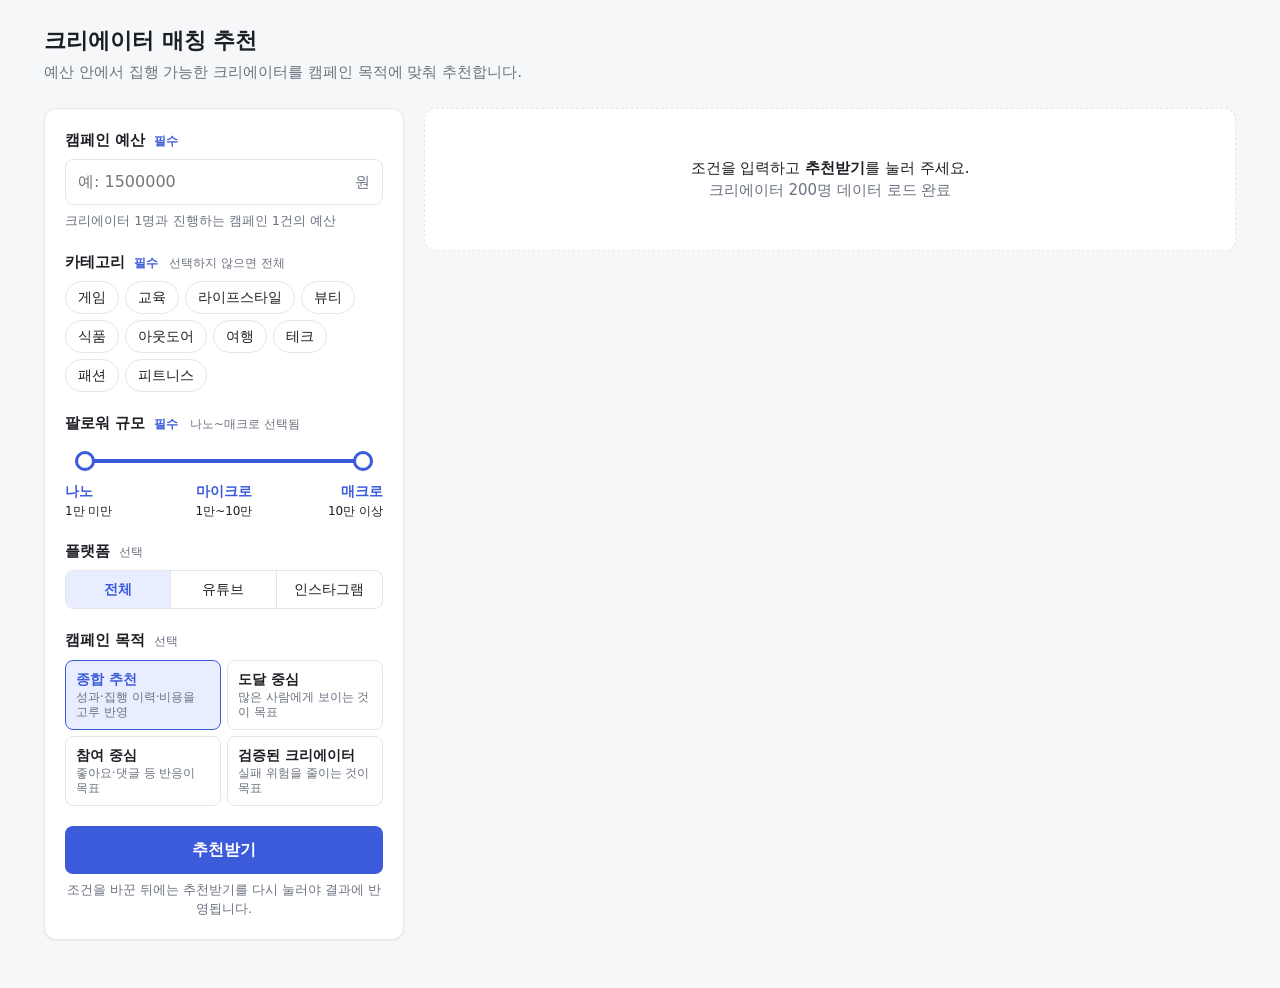
==== index.html @ e66a759b "feat: implement creator matching prototype with AI-assisted development Claude Code를 활용한 초기 구현 (PRD." ====
<!doctype html>
<html lang="ko">
  <head>
    <meta charset="utf-8" />
    <meta name="viewport" content="width=device-width, initial-scale=1" />
    <title>크리에이터 매칭 추천</title>
    <link rel="stylesheet" href="styles.css" />
  </head>
  <body>
    <header class="app-header">
      <h1>크리에이터 매칭 추천</h1>
      <p>예산 안에서 집행 가능한 크리에이터를 캠페인 목적에 맞춰 추천합니다.</p>
    </header>

    <main class="layout">
      <form id="condition-form" class="panel form" novalidate>
        <fieldset class="field">
          <legend>캠페인 예산 <span class="req">필수</span></legend>
          <div class="budget">
            <input id="budget" name="budget" type="text" inputmode="numeric" autocomplete="off" placeholder="예: 1500000" aria-describedby="budget-readable budget-error" />
            <span class="budget__unit">원</span>
          </div>
          <p id="budget-readable" class="hint" aria-live="polite"></p>
          <p id="budget-error" class="error" role="alert" hidden></p>
          <p class="hint">크리에이터 1명과 진행하는 캠페인 1건의 예산</p>
        </fieldset>

        <fieldset class="field">
          <legend>카테고리 <span class="req">필수</span> <span class="hint-inline">선택하지 않으면 전체</span></legend>
          <div id="category-chips" class="chips"></div>
        </fieldset>

        <fieldset class="field">
          <legend>팔로워 규모 <span class="req">필수</span> <span class="hint-inline" id="range-readable"></span></legend>
          <div class="range" id="range">
            <div class="range__track"><div class="range__fill" id="range-fill"></div></div>
            <input type="range" id="range-min" min="0" max="2" step="1" value="0" aria-label="팔로워 규모 시작" />
            <input type="range" id="range-max" min="0" max="2" step="1" value="2" aria-label="팔로워 규모 끝" />
          </div>
          <ol class="range__labels" id="range-labels"></ol>
        </fieldset>

        <fieldset class="field">
          <legend>플랫폼 <span class="opt">선택</span></legend>
          <div id="platform-options" class="segmented"></div>
        </fieldset>

        <fieldset class="field">
          <legend>캠페인 목적 <span class="opt">선택</span></legend>
          <div id="purpose-options" class="purpose"></div>
        </fieldset>

        <button type="submit" class="submit" id="submit-btn" disabled>추천받기</button>
        <p class="hint center">조건을 바꾼 뒤에는 추천받기를 다시 눌러야 결과에 반영됩니다.</p>
      </form>

      <section id="results" class="results" aria-live="polite">
        <div class="placeholder">데이터를 불러오는 중…</div>
      </section>
    </main>

    <script type="module" src="src/app.js"></script>
  </body>
</html>
---- styles.css ----
:root {
  --bg: #f6f7f9;
  --panel: #ffffff;
  --text: #1c1f24;
  --muted: #6b7280;
  --line: #e3e6eb;
  --accent: #3b5bdb;
  --accent-weak: #e8edff;
  --perf: #0b7a4b;
  --perf-bg: #e3f6ec;
  --cost: #8a5a00;
  --cost-bg: #fff3d6;
  --verify: #3b5bdb;
  --verify-bg: #e8edff;
  --caution: #b42318;
  --caution-bg: #fdecea;
  --diff-bg: #fff1b8;
  --radius: 12px;
  --shadow: 0 1px 2px rgba(16, 24, 40, 0.06);
}

* { box-sizing: border-box; }

body {
  margin: 0;
  background: var(--bg);
  color: var(--text);
  font-family: -apple-system, BlinkMacSystemFont, "Apple SD Gothic Neo", "Noto Sans KR", "Malgun Gothic", system-ui, sans-serif;
  font-size: 15px;
  line-height: 1.5;
}

button, input, select { font: inherit; color: inherit; }

.app-header { padding: 24px 24px 8px; max-width: 1240px; margin: 0 auto; }
.app-header h1 { margin: 0; font-size: 22px; }
.app-header p { margin: 4px 0 0; color: var(--muted); }

.layout {
  display: grid;
  grid-template-columns: 360px 1fr;
  gap: 20px;
  max-width: 1240px;
  margin: 0 auto;
  padding: 16px 24px 48px;
  align-items: start;
}

.panel { background: var(--panel); border: 1px solid var(--line); border-radius: var(--radius); box-shadow: var(--shadow); }

/* ---------- 폼 ---------- */
.form { padding: 20px; position: sticky; top: 16px; }
.field { border: 0; padding: 0; margin: 0 0 20px; min-width: 0; }
.field legend { font-weight: 700; margin-bottom: 8px; padding: 0; }
.req { color: var(--accent); font-size: 12px; font-weight: 600; margin-left: 4px; }
.opt { color: var(--muted); font-size: 12px; font-weight: 500; margin-left: 4px; }
.hint-inline { color: var(--muted); font-size: 12px; font-weight: 400; margin-left: 6px; }
.hint { color: var(--muted); font-size: 13px; margin: 6px 0 0; }
.hint:empty { display: none; }
.center { text-align: center; }
.error { color: var(--caution); font-size: 13px; margin: 6px 0 0; font-weight: 600; }

.budget { display: flex; align-items: center; border: 1px solid var(--line); border-radius: 8px; padding: 0 12px; background: #fff; }
.budget:focus-within { border-color: var(--accent); box-shadow: 0 0 0 3px var(--accent-weak); }
.budget input { flex: 1; border: 0; outline: 0; padding: 10px 0; min-width: 0; font-size: 16px; }
.budget input[aria-invalid="true"] { color: var(--caution); }
.budget__unit { color: var(--muted); }

.chips { display: flex; flex-wrap: wrap; gap: 6px; }
.chip {
  border: 1px solid var(--line); background: #fff; border-radius: 999px; padding: 5px 12px; cursor: pointer; font-size: 14px;
}
.chip[aria-pressed="true"] { background: var(--accent); border-color: var(--accent); color: #fff; font-weight: 600; }
.chip--static { cursor: default; background: var(--bg); font-size: 12px; padding: 2px 10px; }

/* 3단계 범위 바: 두 개의 range input을 겹쳐 시작·끝을 고른다 */
.range { position: relative; height: 28px; margin: 4px 10px 0; }
.range__track { position: absolute; top: 12px; left: 0; right: 0; height: 4px; background: var(--line); border-radius: 2px; }
.range__fill { position: absolute; top: 0; height: 100%; background: var(--accent); border-radius: 2px; }
.range input[type="range"] {
  position: absolute; inset: 0; width: 100%; margin: 0; background: none; pointer-events: none; -webkit-appearance: none; appearance: none;
}
.range input[type="range"]::-webkit-slider-runnable-track { background: none; height: 28px; }
.range input[type="range"]::-moz-range-track { background: none; }
.range input[type="range"]::-webkit-slider-thumb {
  -webkit-appearance: none; pointer-events: auto; width: 20px; height: 20px; margin-top: 4px; border-radius: 50%;
  background: #fff; border: 3px solid var(--accent); cursor: pointer; box-shadow: var(--shadow);
}
.range input[type="range"]::-moz-range-thumb {
  pointer-events: auto; width: 14px; height: 14px; border-radius: 50%; background: #fff; border: 3px solid var(--accent); cursor: pointer;
}
.range input[type="range"]:focus-visible::-webkit-slider-thumb { box-shadow: 0 0 0 4px var(--accent-weak); }
.range__labels { list-style: none; display: flex; justify-content: space-between; padding: 0; margin: 6px 0 0; }
.range__labels li { display: flex; flex-direction: column; align-items: center; width: 33%; color: var(--muted); font-size: 12px; }
.range__labels li:first-child { align-items: flex-start; }
.range__labels li:last-child { align-items: flex-end; }
.range__labels li strong { font-size: 14px; }
.range__labels li.is-on { color: var(--text); }
.range__labels li.is-on strong { color: var(--accent); }

.segmented { display: flex; border: 1px solid var(--line); border-radius: 8px; overflow: hidden; }
.segmented label { flex: 1; }
.segmented input { position: absolute; opacity: 0; pointer-events: none; }
.segmented span { display: block; text-align: center; padding: 8px 4px; cursor: pointer; border-right: 1px solid var(--line); font-size: 14px; }
.segmented label:last-child span { border-right: 0; }
.segmented input:checked + span { background: var(--accent-weak); color: var(--accent); font-weight: 700; }
.segmented input:focus-visible + span { outline: 2px solid var(--accent); outline-offset: -2px; }

.purpose { display: grid; grid-template-columns: 1fr 1fr; gap: 6px; }
.purpose input { position: absolute; opacity: 0; pointer-events: none; }
.purpose span { display: block; border: 1px solid var(--line); border-radius: 8px; padding: 8px 10px; cursor: pointer; height: 100%; }
.purpose strong { display: block; font-size: 14px; }
.purpose small { color: var(--muted); font-size: 12px; line-height: 1.3; display: block; }
.purpose input:checked + span { border-color: var(--accent); background: var(--accent-weak); }
.purpose input:checked + span strong { color: var(--accent); }
.purpose input:focus-visible + span { outline: 2px solid var(--accent); }

.submit {
  width: 100%; padding: 12px; border: 0; border-radius: 8px; background: var(--accent); color: #fff; font-weight: 700; font-size: 16px; cursor: pointer;
}
.submit:disabled { opacity: 0.5; cursor: not-allowed; }
.secondary { border: 1px solid var(--line); background: #fff; border-radius: 8px; padding: 8px 14px; cursor: pointer; }

/* ---------- 결과 ---------- */
.results { min-width: 0; }
.placeholder, .load-error {
  background: var(--panel); border: 1px dashed var(--line); border-radius: var(--radius); padding: 48px 24px; text-align: center; color: var(--text);
}
.muted { color: var(--muted); font-weight: 400; }

.summary {
  display: flex; justify-content: space-between; align-items: flex-end; gap: 12px; flex-wrap: wrap;
  background: var(--panel); border: 1px solid var(--line); border-radius: var(--radius); padding: 14px 16px; margin-bottom: 14px;
}
.summary__count { margin: 0 0 6px; font-size: 16px; }
.summary__purpose { color: var(--muted); }
.summary__chips { display: flex; flex-wrap: wrap; gap: 4px; }
.sort { display: flex; align-items: center; gap: 8px; font-size: 14px; color: var(--muted); }
.sort select { border: 1px solid var(--line); border-radius: 8px; padding: 6px 8px; background: #fff; color: var(--text); }

.cards { display: grid; grid-template-columns: repeat(auto-fill, minmax(300px, 1fr)); gap: 12px; }
.card { background: var(--panel); border: 1px solid var(--line); border-radius: var(--radius); padding: 14px 16px; box-shadow: var(--shadow); display: flex; flex-direction: column; gap: 10px; }
.card--alt { border-style: dashed; }
.card__head { display: flex; gap: 10px; align-items: center; }
.rank {
  flex: none; width: 30px; height: 30px; border-radius: 50%; background: var(--text); color: #fff; display: grid; place-items: center; font-weight: 700; font-size: 14px;
}
.card__title h3 { margin: 0; font-size: 16px; }
.card__meta { margin: 0; color: var(--muted); font-size: 13px; }

.stats { display: grid; grid-template-columns: repeat(2, 1fr); gap: 6px 12px; margin: 0; }
.stats div { min-width: 0; }
.stats dt { color: var(--muted); font-size: 12px; }
.stats dd { margin: 0; font-weight: 600; font-size: 14px; }
.badge { font-size: 11px; font-weight: 600; border-radius: 4px; padding: 1px 5px; vertical-align: 1px; }
.badge--muted { background: var(--bg); color: var(--muted); border: 1px solid var(--line); }
.over { display: inline-block; color: var(--caution); font-size: 12px; font-weight: 700; }

.is-diff { background: var(--diff-bg); border-radius: 4px; padding: 0 4px; }
mark.is-diff { color: inherit; }

.tags { list-style: none; display: flex; flex-wrap: wrap; gap: 4px; padding: 0; margin: 0; }
.tag { font-size: 12px; font-weight: 600; padding: 2px 8px; border-radius: 999px; }
.tag--perf { color: var(--perf); background: var(--perf-bg); }
.tag--cost { color: var(--cost); background: var(--cost-bg); }
.tag--verify { color: var(--verify); background: var(--verify-bg); }
.tag--caution { color: var(--caution); background: var(--caution-bg); }

.detail { border-top: 1px solid var(--line); padding-top: 8px; margin-top: auto; }
.detail summary { cursor: pointer; color: var(--accent); font-size: 14px; font-weight: 600; }
.detail__body { display: grid; gap: 10px; margin-top: 10px; }
.detail__body h4 { margin: 0 0 4px; font-size: 13px; }
.detail__body p { margin: 0; font-size: 14px; }
.levels, .fit-list { list-style: none; padding: 0; margin: 0; display: grid; gap: 4px; font-size: 13px; }
.levels li { display: grid; grid-template-columns: 84px 1fr auto; gap: 8px; }
.level__label { color: var(--muted); }
.level__pct { font-weight: 600; text-align: right; }
.fit-list li { display: flex; justify-content: space-between; gap: 8px; align-items: center; }
.fit { font-size: 12px; font-weight: 600; padding: 2px 8px; border-radius: 999px; background: var(--bg); color: var(--muted); border: 1px solid var(--line); }
.fit--on { background: var(--perf-bg); color: var(--perf); border-color: transparent; }

/* ---------- 빈 상태 ---------- */
.empty { display: grid; gap: 16px; }
.empty__cause { margin: 0; font-size: 17px; font-weight: 700; }
.empty__block h3 { font-size: 15px; margin: 0 0 8px; }
.empty__block > p { margin: 0 0 10px; font-size: 13px; }
.empty__guide { background: var(--panel); border: 1px solid var(--line); border-radius: var(--radius); padding: 20px; margin: 0; }
.relax-list, .info-list { list-style: none; padding: 0; margin: 0; display: grid; gap: 8px; }
.relax-btn {
  width: 100%; text-align: left; background: var(--panel); border: 1px solid var(--line); border-radius: 10px; padding: 12px 14px; cursor: pointer;
  display: flex; justify-content: space-between; gap: 12px; align-items: center;
}
.relax-btn:hover, .relax-btn:focus-visible { border-color: var(--accent); }
.relax-btn__go { flex: none; color: var(--accent); font-size: 13px; font-weight: 600; }
.info-list li { font-size: 14px; color: var(--muted); padding: 0 4px; }

@media (max-width: 860px) {
  .layout { grid-template-columns: 1fr; padding: 12px 16px 40px; }
  .app-header { padding: 20px 16px 4px; }
  .form { position: static; }
  .relax-btn { flex-direction: column; align-items: flex-start; }
}
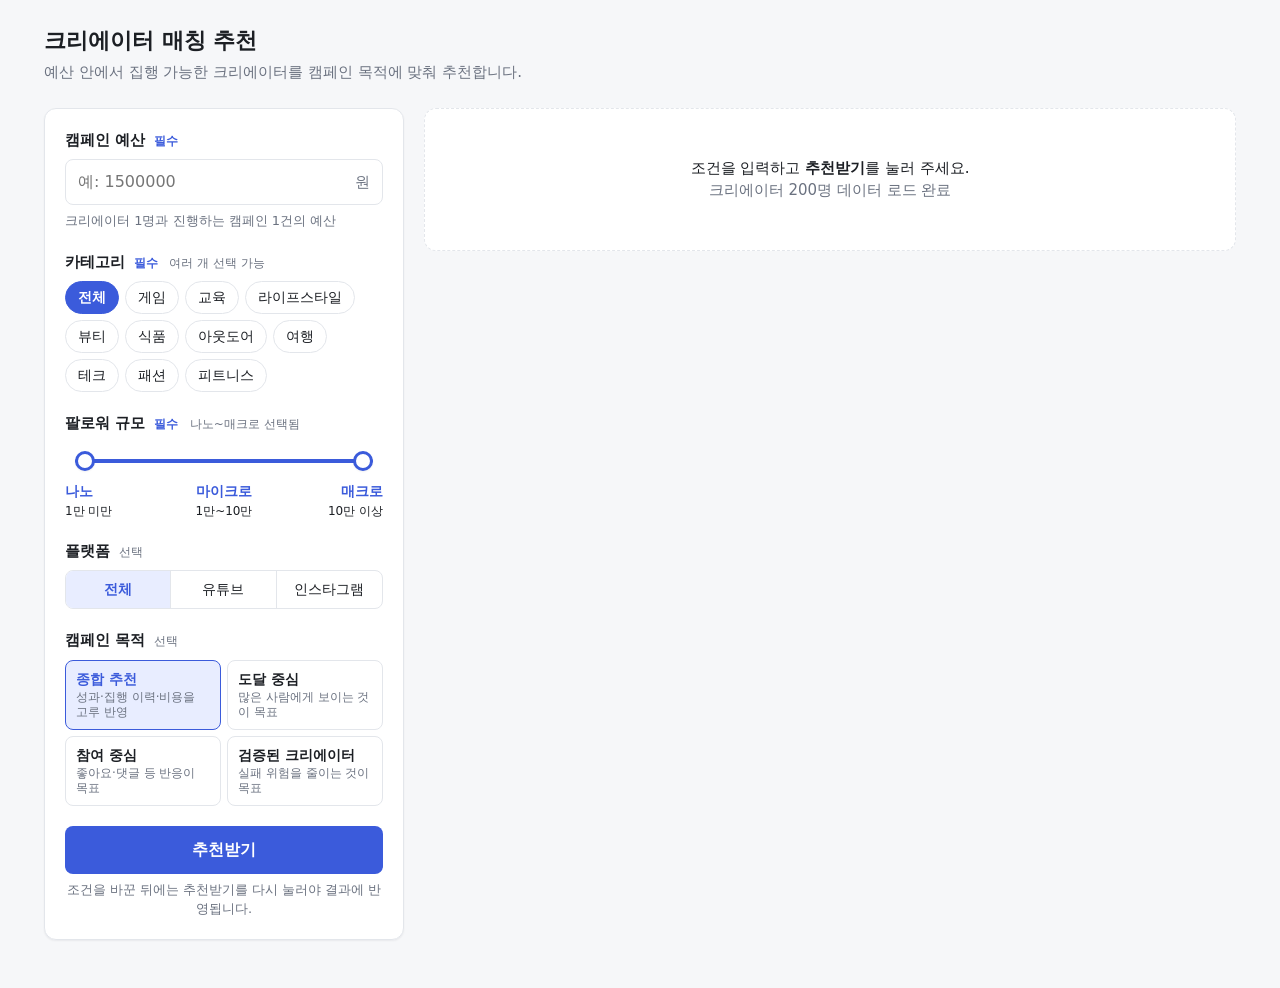
==== commit 103a268a: "fix: apply 1st QA feedback and new creator pricing (PRD v0.8) 1차 QA 결과 반영 - TC-1-11: 예산·금액을 반올림 없이 정" ====
--- a/index.html
+++ b/index.html
@@ -26,7 +26,7 @@
         </fieldset>
 
         <fieldset class="field">
-          <legend>카테고리 <span class="req">필수</span> <span class="hint-inline">선택하지 않으면 전체</span></legend>
+          <legend>카테고리 <span class="req">필수</span> <span class="hint-inline">여러 개 선택 가능</span></legend>
           <div id="category-chips" class="chips"></div>
         </fieldset>
 
@@ -59,6 +59,8 @@
       </section>
     </main>
 
+    <div id="toast" class="toast" role="status" aria-live="polite"></div>
+
     <script type="module" src="src/app.js"></script>
   </body>
 </html>
--- a/styles.css
+++ b/styles.css
@@ -179,6 +179,18 @@
 .fit { font-size: 12px; font-weight: 600; padding: 2px 8px; border-radius: 999px; background: var(--bg); color: var(--muted); border: 1px solid var(--line); }
 .fit--on { background: var(--perf-bg); color: var(--perf); border-color: transparent; }
 
+.notice {
+  margin: -6px 0 14px; padding: 10px 14px; border-radius: 10px; background: var(--accent-weak); color: var(--accent); font-size: 14px; font-weight: 600;
+}
+
+.toast {
+  position: fixed; left: 50%; bottom: 24px; transform: translate(-50%, 16px); opacity: 0; pointer-events: none;
+  background: var(--text); color: #fff; padding: 10px 18px; border-radius: 999px; font-size: 14px; font-weight: 600;
+  box-shadow: 0 6px 20px rgba(16, 24, 40, 0.2); transition: opacity 0.2s, transform 0.2s; z-index: 10;
+}
+.toast.is-visible { opacity: 1; transform: translate(-50%, 0); }
+.toast:empty { display: none; }
+
 /* ---------- 빈 상태 ---------- */
 .empty { display: grid; gap: 16px; }
 .empty__cause { margin: 0; font-size: 17px; font-weight: 700; }
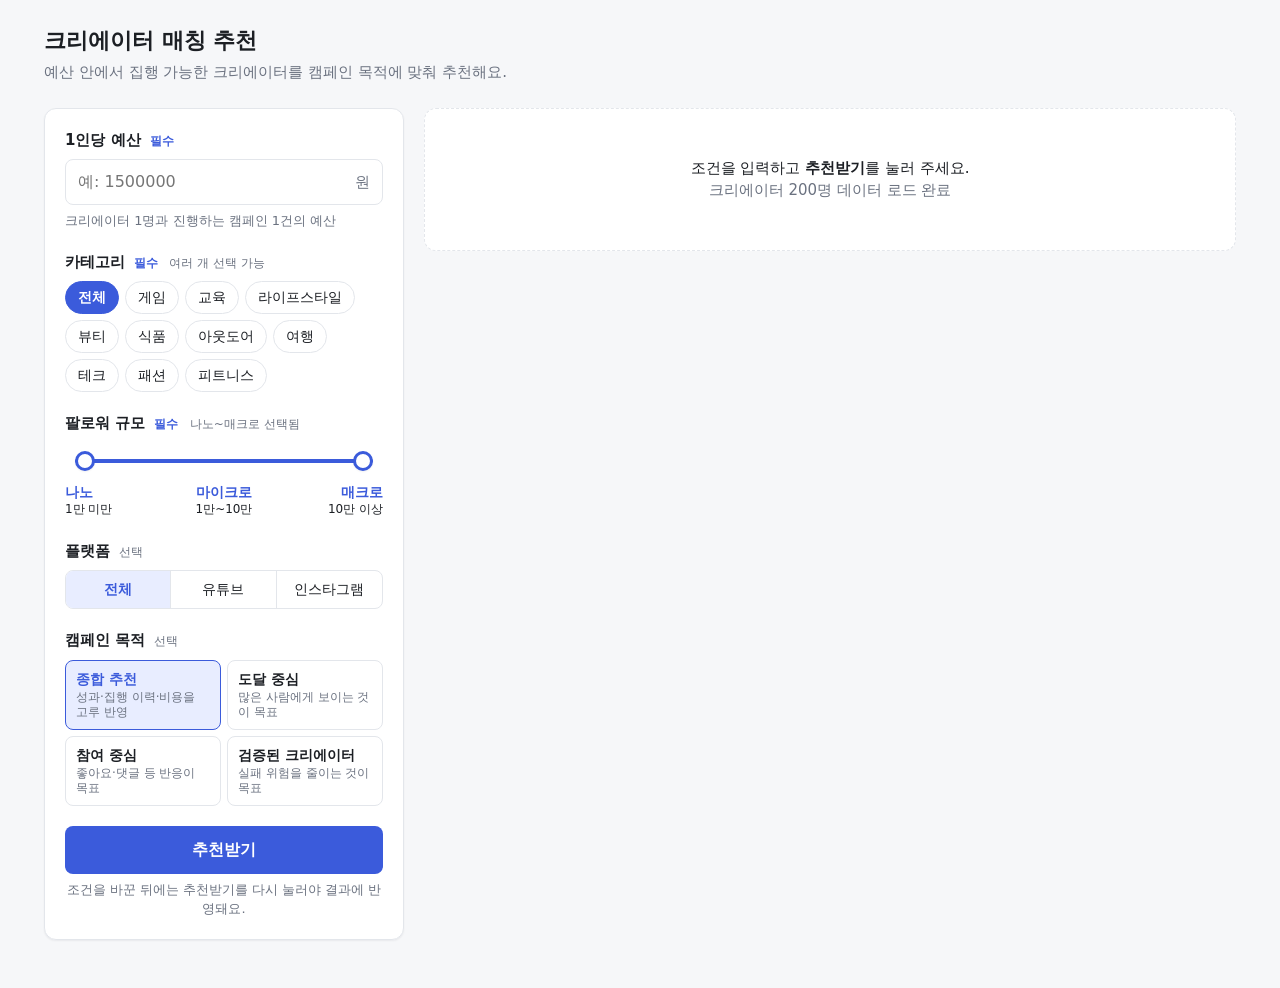
==== commit 92969bba: "feat: unify widening suggestions and add budget fit (PRD v1.0) 3차 QA 반영 - 조건 넓히기를 0명·1~3명 공통 규칙과 화면으" ====
--- a/index.html
+++ b/index.html
@@ -9,13 +9,13 @@
   <body>
     <header class="app-header">
       <h1>크리에이터 매칭 추천</h1>
-      <p>예산 안에서 집행 가능한 크리에이터를 캠페인 목적에 맞춰 추천합니다.</p>
+      <p>예산 안에서 집행 가능한 크리에이터를 캠페인 목적에 맞춰 추천해요.</p>
     </header>
 
     <main class="layout">
       <form id="condition-form" class="panel form" novalidate>
         <fieldset class="field">
-          <legend>캠페인 예산 <span class="req">필수</span></legend>
+          <legend>1인당 예산 <span class="req">필수</span></legend>
           <div class="budget">
             <input id="budget" name="budget" type="text" inputmode="numeric" autocomplete="off" placeholder="예: 1500000" aria-describedby="budget-readable budget-error" />
             <span class="budget__unit">원</span>
@@ -51,7 +51,7 @@
         </fieldset>
 
         <button type="submit" class="submit" id="submit-btn" disabled>추천받기</button>
-        <p class="hint center">조건을 바꾼 뒤에는 추천받기를 다시 눌러야 결과에 반영됩니다.</p>
+        <p class="hint center">조건을 바꾼 뒤에는 추천받기를 다시 눌러야 결과에 반영돼요.</p>
       </form>
 
       <section id="results" class="results" aria-live="polite">
--- a/styles.css
+++ b/styles.css
@@ -14,7 +14,9 @@
   --verify-bg: #e8edff;
   --caution: #b42318;
   --caution-bg: #fdecea;
-  --diff-bg: #fff1b8;
+  --diff-bg: #ffe58f;
+  --diff-text: #5c3c00;
+  --diff-line: #f0c43c;
   --radius: 12px;
   --shadow: 0 1px 2px rgba(16, 24, 40, 0.06);
 }
@@ -91,12 +93,21 @@
 }
 .range input[type="range"]:focus-visible::-webkit-slider-thumb { box-shadow: 0 0 0 4px var(--accent-weak); }
 .range__labels { list-style: none; display: flex; justify-content: space-between; padding: 0; margin: 6px 0 0; }
-.range__labels li { display: flex; flex-direction: column; align-items: center; width: 33%; color: var(--muted); font-size: 12px; }
-.range__labels li:first-child { align-items: flex-start; }
-.range__labels li:last-child { align-items: flex-end; }
-.range__labels li strong { font-size: 14px; }
-.range__labels li.is-on { color: var(--text); }
-.range__labels li.is-on strong { color: var(--accent); }
+.range__labels li { display: flex; justify-content: center; width: 33%; }
+.range__labels li:first-child { justify-content: flex-start; }
+.range__labels li:last-child { justify-content: flex-end; }
+.range__stop {
+  display: flex; flex-direction: column; align-items: inherit; gap: 0; border: 0; background: none; padding: 2px 4px; margin: 0 -4px;
+  border-radius: 6px; cursor: pointer; color: var(--muted); font-size: 12px; line-height: 1.35;
+}
+.range__labels li:first-child .range__stop { align-items: flex-start; }
+.range__labels li:nth-child(2) .range__stop { align-items: center; }
+.range__labels li:last-child .range__stop { align-items: flex-end; }
+.range__stop:hover { background: var(--bg); }
+.range__stop:focus-visible { outline: 2px solid var(--accent); }
+.range__stop strong { font-size: 14px; }
+.range__labels li.is-on .range__stop { color: var(--text); }
+.range__labels li.is-on .range__stop strong { color: var(--accent); }
 
 .segmented { display: flex; border: 1px solid var(--line); border-radius: 8px; overflow: hidden; }
 .segmented label { flex: 1; }
@@ -143,7 +154,8 @@
 .card--alt { border-style: dashed; }
 .card__head { display: flex; gap: 10px; align-items: center; }
 .rank {
-  flex: none; width: 30px; height: 30px; border-radius: 50%; background: var(--text); color: #fff; display: grid; place-items: center; font-weight: 700; font-size: 14px;
+  flex: none; min-width: 44px; height: 28px; padding: 0 10px; border-radius: 8px; background: var(--text); color: #fff;
+  display: grid; place-items: center; font-weight: 700; font-size: 14px; white-space: nowrap;
 }
 .card__title h3 { margin: 0; font-size: 16px; }
 .card__meta { margin: 0; color: var(--muted); font-size: 13px; }
@@ -156,7 +168,7 @@
 .badge--muted { background: var(--bg); color: var(--muted); border: 1px solid var(--line); }
 .over { display: inline-block; color: var(--caution); font-size: 12px; font-weight: 700; }
 
-.is-diff { background: var(--diff-bg); border-radius: 4px; padding: 0 4px; }
+.is-diff { background: var(--diff-bg); color: var(--diff-text); font-weight: 700; border-radius: 4px; padding: 0 4px; box-shadow: inset 0 0 0 1px var(--diff-line); }
 mark.is-diff { color: inherit; }
 
 .tags { list-style: none; display: flex; flex-wrap: wrap; gap: 4px; padding: 0; margin: 0; }
@@ -179,9 +191,10 @@
 .fit { font-size: 12px; font-weight: 600; padding: 2px 8px; border-radius: 999px; background: var(--bg); color: var(--muted); border: 1px solid var(--line); }
 .fit--on { background: var(--perf-bg); color: var(--perf); border-color: transparent; }
 
-.notice {
-  margin: -6px 0 14px; padding: 10px 14px; border-radius: 10px; background: var(--accent-weak); color: var(--accent); font-size: 14px; font-weight: 600;
-}
+/* 안내 박스: 정보(info) · 주의(warn) 두 가지만 쓴다 */
+.notice { margin: 0 0 14px; padding: 10px 14px; border-radius: 10px; font-size: 14px; font-weight: 600; }
+.notice--info { background: var(--accent-weak); color: var(--accent); }
+.notice--warn { background: var(--cost-bg); color: var(--cost); }
 
 .toast {
   position: fixed; left: 50%; bottom: 24px; transform: translate(-50%, 16px); opacity: 0; pointer-events: none;
@@ -191,20 +204,35 @@
 .toast.is-visible { opacity: 1; transform: translate(-50%, 0); }
 .toast:empty { display: none; }
 
+/* 매칭 점수 (카드 상세) */
+.score p { display: flex; align-items: baseline; gap: 2px; }
+.score__value { font-size: 22px; color: var(--accent); }
+
+/* F7 태그 필터 */
+.tag-filter { display: grid; gap: 6px; margin: 0 0 14px; }
+.tag-filter__label { font-size: 13px; font-weight: 700; }
+.chip--tag { font-size: 13px; padding: 3px 10px; }
+.chip__count { color: var(--muted); font-weight: 600; margin-left: 2px; }
+.chip--tag[aria-pressed="true"] .chip__count { color: #dfe6ff; }
+.link-btn { justify-self: start; border: 0; background: none; color: var(--accent); font-size: 13px; font-weight: 600; padding: 0; cursor: pointer; }
+
+/* 3.7 조건 넓히기 (0명·1~3명 공통) */
+.widen { margin: 0 0 14px; }
+.widen h3 { font-size: 14px; margin: 0 0 8px; }
+.relax-info { font-size: 14px; color: var(--muted); padding: 10px 14px; border: 1px dashed var(--line); border-radius: 10px; background: var(--bg); }
+.over--soft { color: var(--cost); font-weight: 600; }
+
 /* ---------- 빈 상태 ---------- */
 .empty { display: grid; gap: 16px; }
-.empty__cause { margin: 0; font-size: 17px; font-weight: 700; }
 .empty__block h3 { font-size: 15px; margin: 0 0 8px; }
 .empty__block > p { margin: 0 0 10px; font-size: 13px; }
-.empty__guide { background: var(--panel); border: 1px solid var(--line); border-radius: var(--radius); padding: 20px; margin: 0; }
-.relax-list, .info-list { list-style: none; padding: 0; margin: 0; display: grid; gap: 8px; }
+.relax-list { list-style: none; padding: 0; margin: 0; display: grid; gap: 8px; }
 .relax-btn {
   width: 100%; text-align: left; background: var(--panel); border: 1px solid var(--line); border-radius: 10px; padding: 12px 14px; cursor: pointer;
   display: flex; justify-content: space-between; gap: 12px; align-items: center;
 }
 .relax-btn:hover, .relax-btn:focus-visible { border-color: var(--accent); }
 .relax-btn__go { flex: none; color: var(--accent); font-size: 13px; font-weight: 600; }
-.info-list li { font-size: 14px; color: var(--muted); padding: 0 4px; }
 
 @media (max-width: 860px) {
   .layout { grid-template-columns: 1fr; padding: 12px 16px 40px; }
